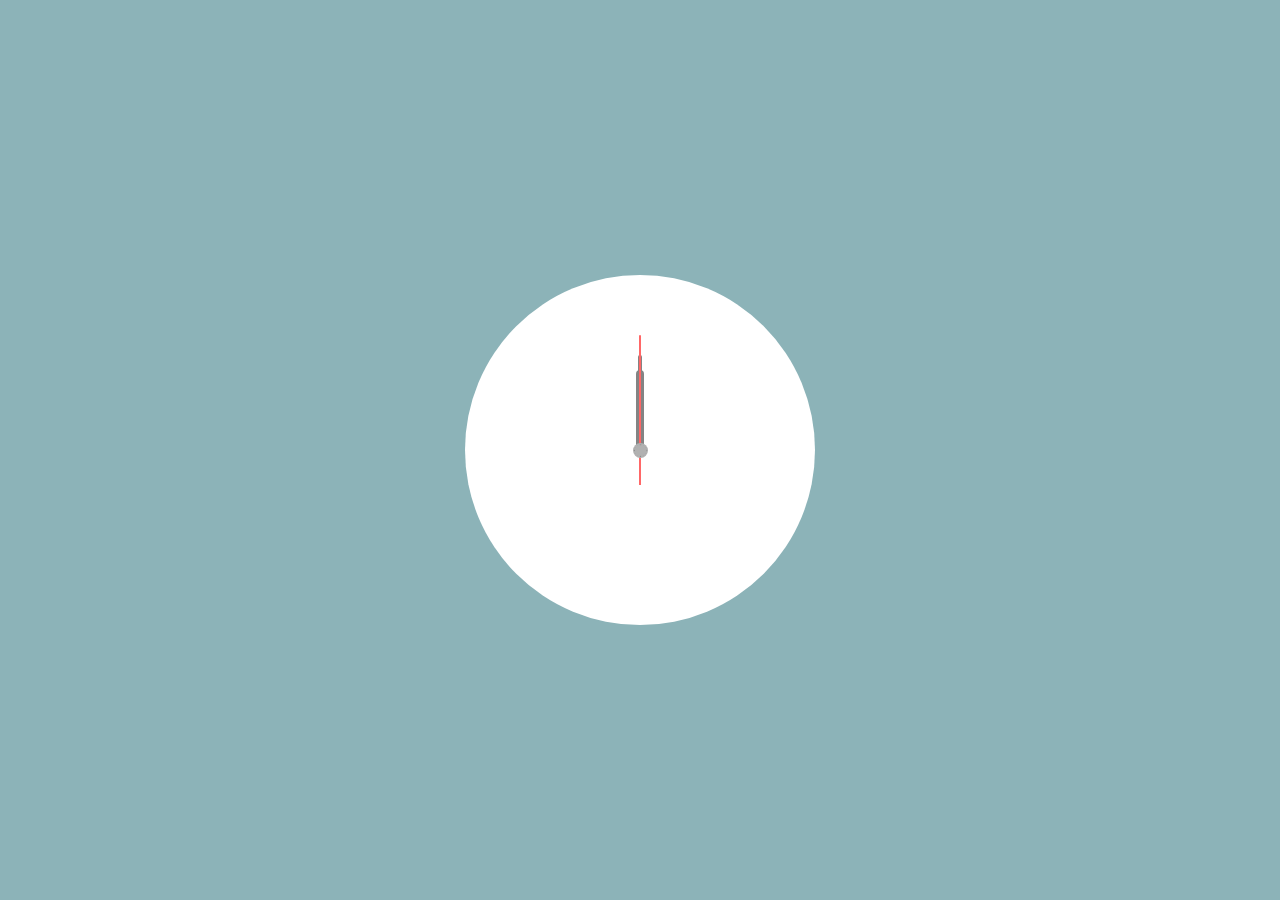
==== analog-clock/index.htm @ 0050ed72 "analog clock added" ====
<!DOCTYPE html>
<html lang="en">
<head>
    <meta charset="UTF-8">
    <meta name="viewport" content="width=device-width, initial-scale=1.0">
    <meta http-equiv="X-UA-Compatible" content="ie=edge">
    <link rel="stylesheet" href="style.css">
    <script src="script.js"></script>
    <title>Document</title>
</head>
<body>
    <div class="clock">
        <div class="hour">
            <div class="hr" id="hr"></div>
        </div>
        <div class="minute">
            <div class="min" id="min">

            </div>
        </div>
        <div class="second">
            <div class="sec" id="sec">

            </div>
        </div>
    </div>
</body>
</html>
---- analog-clock/style.css ----
*{
    margin:0;
    padding:0;
}
body{
    background-color:#8CB3B8;
    display:flex;
    align-items: center;
    justify-content: center;
    min-height: 100vh;
}
.clock{
    display: flex;
    justify-content: center;
    align-items: center;
    width: 350px;
    height: 350px;
    border-radius: 50%;
    background: #fff ;
    
}
.clock::before{
    content:'';
    justify-content: center;
    align-items: center;
    width: 15px;
    height: 15px;
    border-radius: 50%;
    background: rgb(177, 177, 177);
    background-image: url("clock.png");
    background-size: cover;
    z-index:1000;
}
.hour,.minute,.second{
    position: absolute;
}
.hour, .hr{
    height: 160px;
    width: 160px;
}
.minute, .min{
    height: 190px;
    width: 190px;
}
.second, .sec{
    height:230px;
    width: 230px;
}
.hr,.min,.sec{
    display:flex;
    justify-content: center;
    border-radius: 50%;
    align-content: center;
    position: absolute;
}
.hr::before{
    content:'';
    position: absolute;
    width:8px;
    height: 80px;
    background-color: #848484;
    z-index: 10;
    border-radius: 6px 6px 0 0;
}
.min::before {
    content: '';
    position: absolute;
    width: 4px;
    height: 90px;
    background-color: #848484;
    z-index: 11;
    border-radius: 6px 6px 0 0;
}
.sec::before {
    content: '';
    position: absolute;
    width: 2px;
    height: 150px;
    background-color: #ff6767;
    z-index: 12;
    border-radius: 6px 6px 0 0;
}
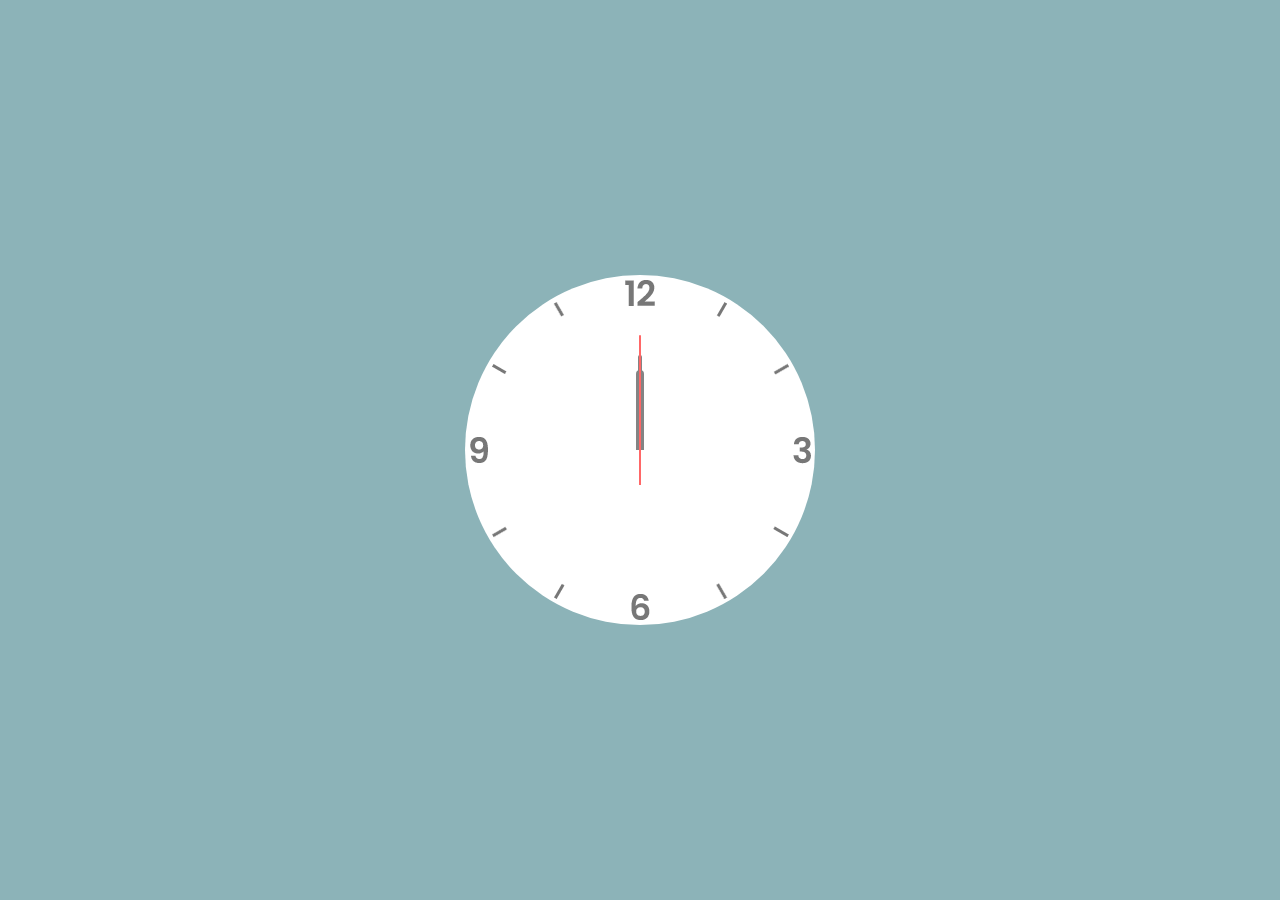
==== commit 0ef11057: "Fixed analog clock" ====
--- a/analog-clock/index.htm
+++ b/analog-clock/index.htm
@@ -5,8 +5,8 @@
     <meta name="viewport" content="width=device-width, initial-scale=1.0">
     <meta http-equiv="X-UA-Compatible" content="ie=edge">
     <link rel="stylesheet" href="style.css">
-    <script src="script.js"></script>
-    <title>Document</title>
+    <script src="script.js" defer></script>
+    <title>Analog Clock</title>
 </head>
 <body>
     <div class="clock">
@@ -23,6 +23,7 @@
 
             </div>
         </div>
+        <img src="./clock.png" alt="clock">
     </div>
 </body>
 </html>